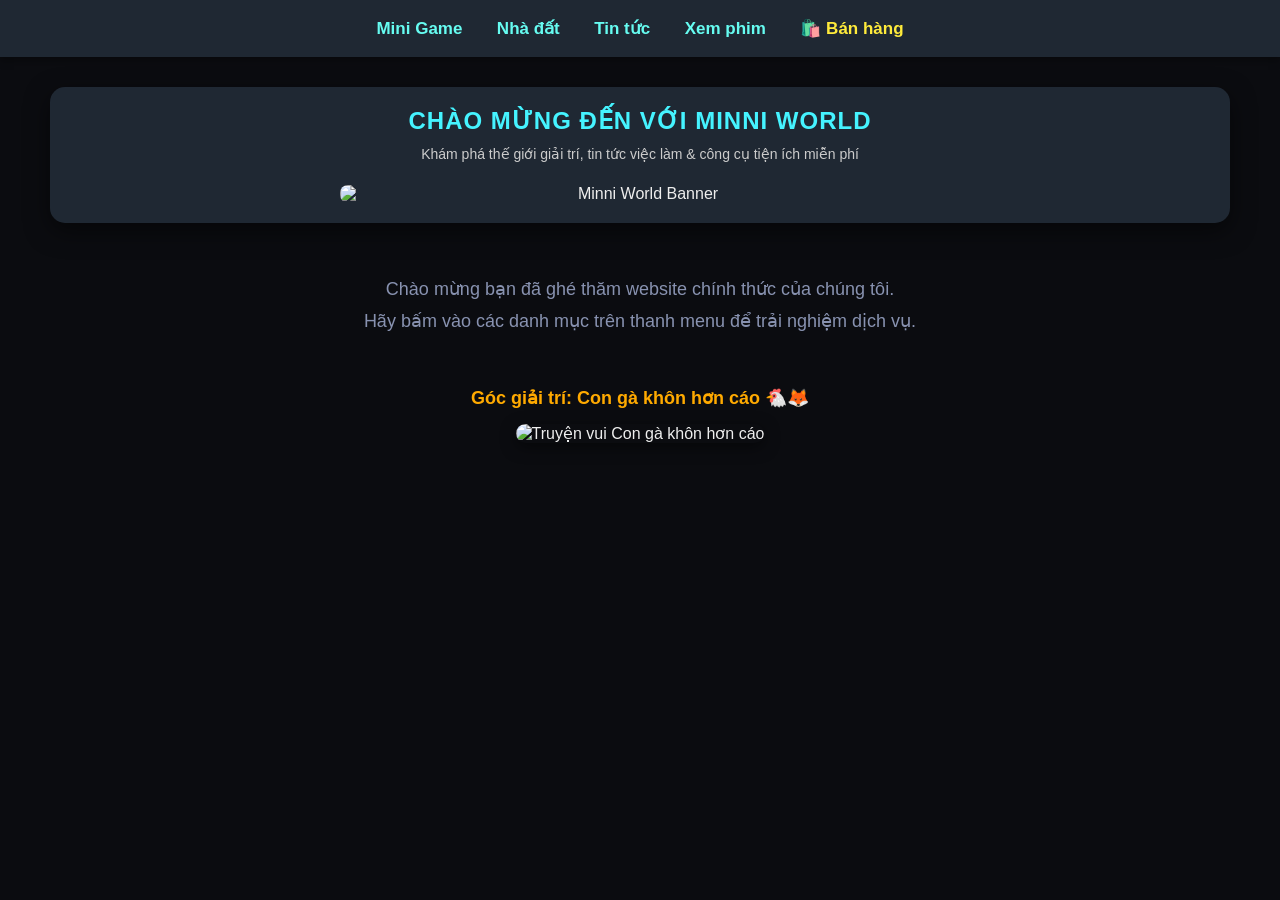
==== index.html @ 73d4c2d2 "Update index.html" ====
<!DOCTYPE html>
<html lang="vi">
<head>
<meta charset="UTF-8">
<meta name="viewport" content="width=device-width, initial-scale=1.0, maximum-scale=1.0, user-scalable=no">
<title>MINNI WORLD - Trang Chủ</title>
<style>
    body {
        margin: 0; padding: 0; background-color: #0b0c10; color: #eee;
        font-family: 'Segoe UI', Arial, sans-serif;
    }
    /* Thanh menu màu xanh của bạn */
    nav {
        background-color: #1f2833;
        padding: 18px;
        text-align: center;
        box-shadow: 0 4px 8px rgba(0,0,0,0.3);
    }
    nav a {
        color: #66fcf1;
        text-decoration: none;
        margin: 0 15px; 
        font-weight: bold;
        font-size: 17px;
        transition: 0.3s;
    }
    nav a:hover {
        color: #45f3ff;
    }
    /* Làm nổi bật nút Bán Hàng */
    nav a.shop-btn {
        color: #ffeb3b;
    }
    
    .container { max-width: 1300px; margin: 30px auto; padding: 0 20px; box-sizing: border-box; text-align: center; }
    .welcome-text { margin: 50px 0; font-size: 18px; color: #8892b0; line-height: 1.8; }
    
    /* Cấu hình khu vực truyện vui */
    .funny-story {
        text-align: center;
        margin-top: 40px;
        padding-bottom: 40px;
    }
    .funny-story img {
        width: 100%;
        max-width: 400px;
        height: auto;
        border-radius: 10px;
        box-shadow: 0 4px 15px rgba(0,0,0,0.5);
    }
</style>
</head>
<body>

    <!-- THANH MENU MỚI: ĐÃ THÊM MỤC BÁN HÀNG -->
    <nav>
        <a href="#">Mini Game</a>
        <a href="#">Nhà đất</a>
        <a href="#">Tin tức</a>
        <a href="phim.html">Xem phim</a>
        <a href="banhang.html" class="shop-btn">🛍️ Bán hàng</a>
    </nav>

    <div class="container">
        
        <!-- KHUNG ẢNH BANNER TRANG CHỦ TỰ CO GIÃN - ĐÃ FIX LINK ẢNH SIÊU NÉT -->
        <div style="width: 100%; max-width: 1200px; margin: 20px auto; padding: 0 10px; box-sizing: border-box;">
            <div style="background: #1f2833; border-radius: 15px; overflow: hidden; box-shadow: 0 8px 24px rgba(0,0,0,0.5); padding: 20px; text-align: center;">
                <h1 style="font-size: 24px; margin: 0 0 10px 0; color: #45f3ff; letter-spacing: 1px;">CHÀO MỪNG ĐẾN VỚI MINNI WORLD</h1>
                <p style="font-size: 14px; color: #ccc; margin: 0 0 20px 0; line-height: 1.4;">Khám phá thế giới giải trí, tin tức việc làm & công cụ tiện ích miễn phí</p>
                <!-- ĐÃ SỬA: Link ảnh Banner công nghệ siêu nét -->
                <img src="https://unsplash.com" alt="Minni World Banner" style="width: 100%; height: auto; border-radius: 8px; max-width: 600px; display: inline-block;">
            </div>
        </div>
        

        <!-- Lời chào trang chủ to rõ hơn -->
        <div class="welcome-text">
            <p>Chào mừng bạn đã ghé thăm website chính thức của chúng tôi. <br>Hãy bấm vào các danh mục trên thanh menu để trải nghiệm dịch vụ.</p>
        </div>

    </div>

    <!-- KHU VỰC TRUYỆN VUI NẰM DƯỚI CÙNG -->
    <div class="funny-story">
        <p style="color: #ffaa00; font-weight: bold; margin-top: 0; margin-bottom: 15px; font-size: 18px;">Góc giải trí: Con gà khôn hơn cáo 🐔🦊</p>
        <!-- ĐÃ SỬA: Link ảnh minh họa truyện vui hoạt hình dễ thương -->
        <img src="https://unsplash.com" alt="Truyện vui Con gà khôn hơn cáo">
    </div>
    
</body>
</html>
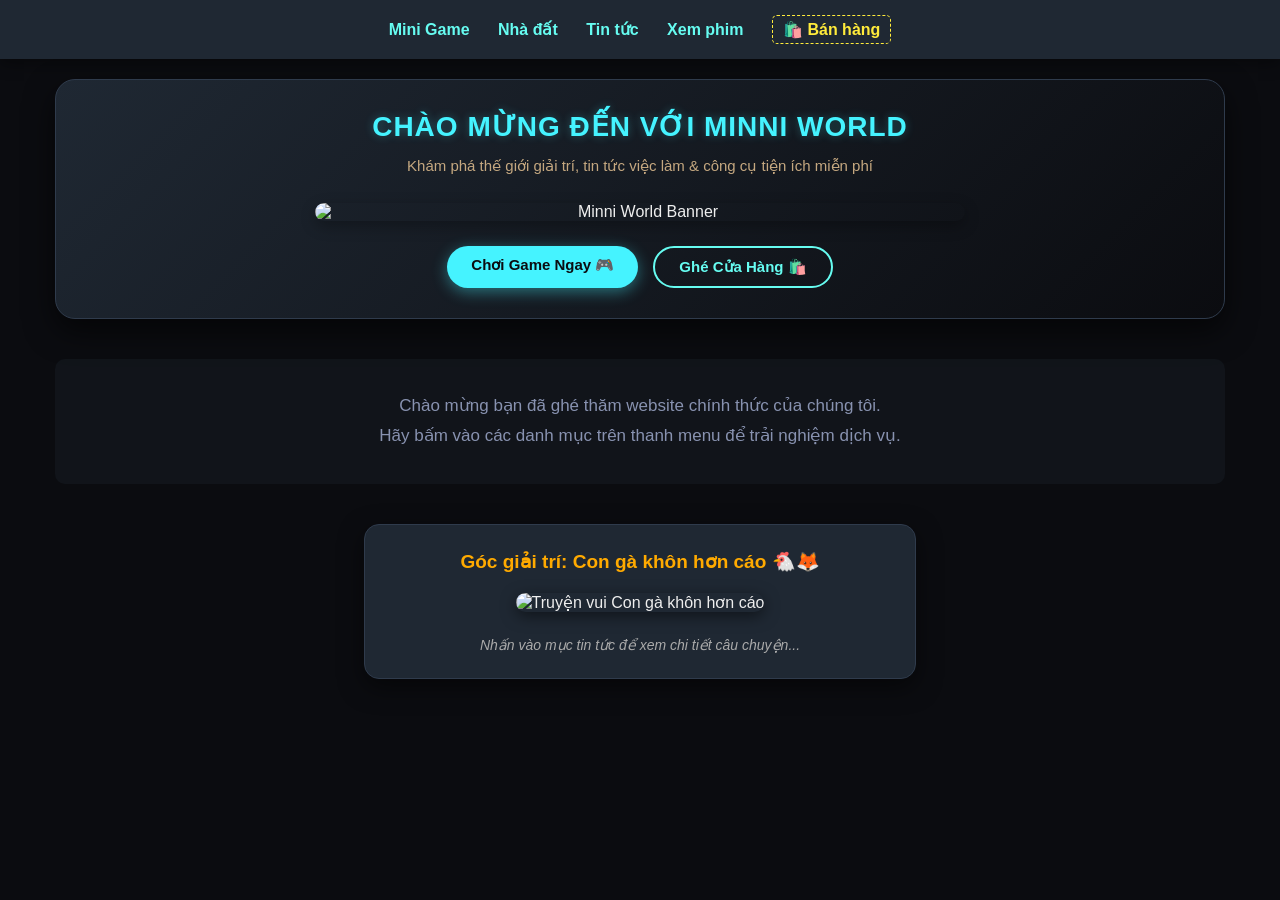
==== commit 2641f50e: "Update index.html" ====
--- a/index.html
+++ b/index.html
@@ -9,45 +9,104 @@
         margin: 0; padding: 0; background-color: #0b0c10; color: #eee;
         font-family: 'Segoe UI', Arial, sans-serif;
     }
-    /* Thanh menu màu xanh của bạn */
+    
+    /* Thanh menu tối ưu hiển thị di động */
     nav {
         background-color: #1f2833;
-        padding: 18px;
+        padding: 15px 10px;
         text-align: center;
-        box-shadow: 0 4px 8px rgba(0,0,0,0.3);
+        box-shadow: 0 4px 15px rgba(0,0,0,0.4);
+        position: sticky;
+        top: 0;
+        z-index: 1000;
     }
     nav a {
         color: #66fcf1;
         text-decoration: none;
-        margin: 0 15px; 
+        margin: 0 12px; 
         font-weight: bold;
-        font-size: 17px;
-        transition: 0.3s;
+        font-size: 16px;
+        transition: all 0.3s ease;
+        display: inline-block;
+        padding: 5px 0;
     }
     nav a:hover {
         color: #45f3ff;
+        transform: translateY(-2px);
     }
-    /* Làm nổi bật nút Bán Hàng */
+    /* Hiệu ứng nhấp nháy nhẹ thu hút cho nút Bán Hàng */
     nav a.shop-btn {
         color: #ffeb3b;
+        border: 1px dashed #ffeb3b;
+        padding: 4px 10px;
+        border-radius: 5px;
+        animation: pulse 2s infinite;
+    }
+    @keyframes pulse {
+        0% { opacity: 1; }
+        50% { opacity: 0.7; }
+        100% { opacity: 1; }
     }
     
-    .container { max-width: 1300px; margin: 30px auto; padding: 0 20px; box-sizing: border-box; text-align: center; }
-    .welcome-text { margin: 50px 0; font-size: 18px; color: #8892b0; line-height: 1.8; }
+    .container { max-width: 1200px; margin: 20px auto; padding: 0 15px; box-sizing: border-box; text-align: center; }
     
-    /* Cấu hình khu vực truyện vui */
+    /* Khung Banner cao cấp có nút hành động */
+    .banner-card {
+        background: linear-gradient(135deg, #1f2833 0%, #0b0c10 100%);
+        border: 1px solid #2f3b4c;
+        border-radius: 20px; 
+        overflow: hidden; 
+        box-shadow: 0 12px 30px rgba(0,0,0,0.6); 
+        padding: 30px 20px; 
+        text-align: center;
+        margin-bottom: 40px;
+    }
+    .banner-card h1 {
+        font-size: 28px; margin: 0 0 12px 0; color: #45f3ff; letter-spacing: 1px;
+        text-shadow: 0 0 10px rgba(69, 243, 255, 0.3);
+    }
+    .banner-card p { font-size: 15px; color: #c5a880; margin: 0 0 25px 0; line-height: 1.5; }
+    .banner-card img {
+        width: 100%; height: auto; border-radius: 12px; max-width: 650px; 
+        display: inline-block; box-shadow: 0 5px 15px rgba(0,0,0,0.3);
+    }
+    
+    /* Khu vực nút bấm chuyển hướng nhanh */
+    .cta-group { margin-top: 25px; display: flex; justify-content: center; gap: 15px; flex-wrap: wrap; }
+    .btn {
+        padding: 10px 24px; font-weight: bold; border-radius: 30px; text-decoration: none;
+        transition: all 0.3s ease; font-size: 15px;
+    }
+    .btn-primary { background-color: #45f3ff; color: #0b0c10; box-shadow: 0 4px 15px rgba(69,243,255,0.4); }
+    .btn-primary:hover { background-color: #66fcf1; transform: scale(1.05); }
+    .btn-secondary { background-color: transparent; color: #66fcf1; border: 2px solid #66fcf1; }
+    .btn-secondary:hover { background-color: rgba(102,252,241,0.1); transform: scale(1.05); }
+
+    .welcome-text { 
+        margin: 40px 0; font-size: 17px; color: #8892b0; line-height: 1.8; 
+        background: rgba(31, 40, 51, 0.3); padding: 15px; border-radius: 10px;
+    }
+    
+    /* Khung đọc truyện vui thiết kế sang trọng */
     .funny-story {
         text-align: center;
-        margin-top: 40px;
-        padding-bottom: 40px;
+        margin: 40px auto;
+        padding: 25px;
+        max-width: 500px;
+        background-color: #1f2833;
+        border-radius: 15px;
+        box-shadow: 0 8px 25px rgba(0,0,0,0.5);
+        border: 1px solid #2f3b4c;
     }
     .funny-story img {
         width: 100%;
-        max-width: 400px;
         height: auto;
         border-radius: 10px;
         box-shadow: 0 4px 15px rgba(0,0,0,0.5);
+        margin-bottom: 15px;
+        transition: transform 0.3s ease;
     }
+    .funny-story img:hover { transform: scale(1.02); }
 </style>
 </head>
 <body>
@@ -63,30 +122,36 @@
 
     <div class="container">
         
-        <!-- KHUNG ẢNH BANNER TRANG CHỦ TỰ CO GIÃN - ĐÃ FIX LINK ẢNH SIÊU NÉT -->
-        <div style="width: 100%; max-width: 1200px; margin: 20px auto; padding: 0 10px; box-sizing: border-box;">
-            <div style="background: #1f2833; border-radius: 15px; overflow: hidden; box-shadow: 0 8px 24px rgba(0,0,0,0.5); padding: 20px; text-align: center;">
-                <h1 style="font-size: 24px; margin: 0 0 10px 0; color: #45f3ff; letter-spacing: 1px;">CHÀO MỪNG ĐẾN VỚI MINNI WORLD</h1>
-                <p style="font-size: 14px; color: #ccc; margin: 0 0 20px 0; line-height: 1.4;">Khám phá thế giới giải trí, tin tức việc làm & công cụ tiện ích miễn phí</p>
-                <!-- ĐÃ SỬA: Link ảnh Banner công nghệ siêu nét -->
-                <img src="https://unsplash.com" alt="Minni World Banner" style="width: 100%; height: auto; border-radius: 8px; max-width: 600px; display: inline-block;">
+        <!-- KHUNG BANNER ĐÃ ĐƯỢC THIẾT KẾ LẠI ĐẸP MẮT -->
+        <div class="banner-card">
+            <h1>CHÀO MỪNG ĐẾN VỚI MINNI WORLD</h1>
+            <p>Khám phá thế giới giải trí, tin tức việc làm & công cụ tiện ích miễn phí</p>
+            
+            <!-- ĐÃ SỬA: Link ảnh Banner công nghệ siêu nét -->
+            <img src="https://unsplash.com" alt="Minni World Banner">
+            
+            <!-- THÊM MỚI: Các nút bấm chuyển hướng nhanh bắt mắt -->
+            <div class="cta-group">
+                <a href="#" class="btn btn-primary">Chơi Game Ngay 🎮</a>
+                <a href="banhang.html" class="btn btn-secondary">Ghé Cửa Hàng 🛍️</a>
             </div>
         </div>
         
-
         <!-- Lời chào trang chủ to rõ hơn -->
         <div class="welcome-text">
             <p>Chào mừng bạn đã ghé thăm website chính thức của chúng tôi. <br>Hãy bấm vào các danh mục trên thanh menu để trải nghiệm dịch vụ.</p>
         </div>
 
-    </div>
+        <!-- KHU VỰC TRUYỆN VUI NẰM TRONG CARD RIÊNG BIỆT -->
+        <div class="funny-story">
+            <p style="color: #ffaa00; font-weight: bold; margin-top: 0; margin-bottom: 20px; font-size: 19px;">Góc giải trí: Con gà khôn hơn cáo 🐔🦊</p>
+            <!-- ĐÃ SỬA: Link ảnh minh họa truyện vui hoạt hình dễ thương -->
+            <img src="https://unsplash.com" alt="Truyện vui Con gà khôn hơn cáo">
+            <p style="font-size: 14px; color: #aaa; margin: 10px 0 0 0; font-style: italic;">Nhấn vào mục tin tức để xem chi tiết câu chuyện...</p>
+        </div>
 
-    <!-- KHU VỰC TRUYỆN VUI NẰM DƯỚI CÙNG -->
-    <div class="funny-story">
-        <p style="color: #ffaa00; font-weight: bold; margin-top: 0; margin-bottom: 15px; font-size: 18px;">Góc giải trí: Con gà khôn hơn cáo 🐔🦊</p>
-        <!-- ĐÃ SỬA: Link ảnh minh họa truyện vui hoạt hình dễ thương -->
-        <img src="https://unsplash.com" alt="Truyện vui Con gà khôn hơn cáo">
     </div>
     
 </body>
-</html>
+    </html>
+                
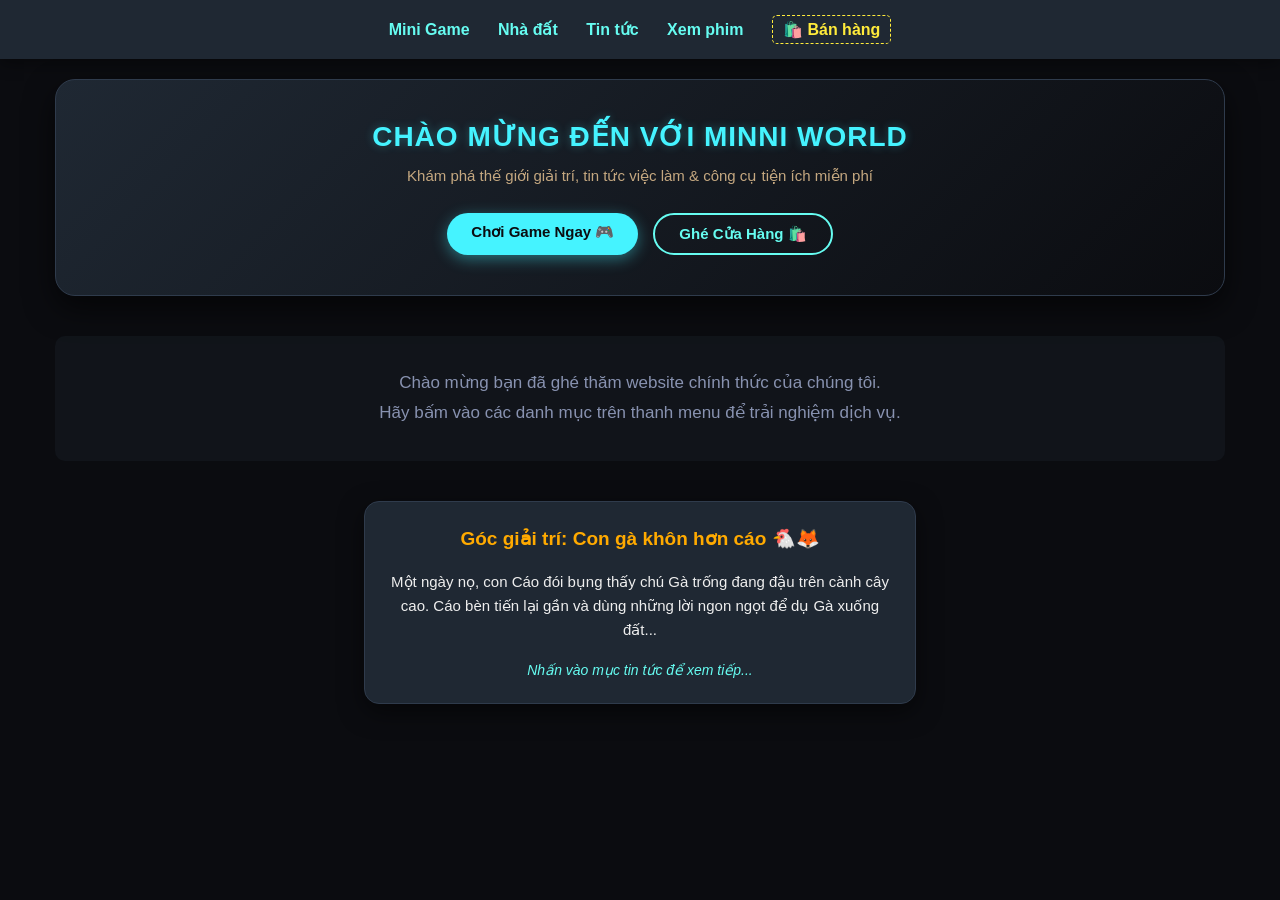
==== commit 89ce0990: "Update index.html" ====
--- a/index.html
+++ b/index.html
@@ -57,7 +57,7 @@
         border-radius: 20px; 
         overflow: hidden; 
         box-shadow: 0 12px 30px rgba(0,0,0,0.6); 
-        padding: 30px 20px; 
+        padding: 40px 20px; 
         text-align: center;
         margin-bottom: 40px;
     }
@@ -66,10 +66,6 @@
         text-shadow: 0 0 10px rgba(69, 243, 255, 0.3);
     }
     .banner-card p { font-size: 15px; color: #c5a880; margin: 0 0 25px 0; line-height: 1.5; }
-    .banner-card img {
-        width: 100%; height: auto; border-radius: 12px; max-width: 650px; 
-        display: inline-block; box-shadow: 0 5px 15px rgba(0,0,0,0.3);
-    }
     
     /* Khu vực nút bấm chuyển hướng nhanh */
     .cta-group { margin-top: 25px; display: flex; justify-content: center; gap: 15px; flex-wrap: wrap; }
@@ -98,15 +94,6 @@
         box-shadow: 0 8px 25px rgba(0,0,0,0.5);
         border: 1px solid #2f3b4c;
     }
-    .funny-story img {
-        width: 100%;
-        height: auto;
-        border-radius: 10px;
-        box-shadow: 0 4px 15px rgba(0,0,0,0.5);
-        margin-bottom: 15px;
-        transition: transform 0.3s ease;
-    }
-    .funny-story img:hover { transform: scale(1.02); }
 </style>
 </head>
 <body>
@@ -122,13 +109,10 @@
 
     <div class="container">
         
-        <!-- KHUNG BANNER ĐÃ ĐƯỢC THIẾT KẾ LẠI ĐẸP MẮT -->
+        <!-- KHUNG BANNER KHÔNG CHỨA ẢNH -->
         <div class="banner-card">
             <h1>CHÀO MỪNG ĐẾN VỚI MINNI WORLD</h1>
             <p>Khám phá thế giới giải trí, tin tức việc làm & công cụ tiện ích miễn phí</p>
-            
-            <!-- ĐÃ SỬA: Link ảnh Banner công nghệ siêu nét -->
-            <img src="https://unsplash.com" alt="Minni World Banner">
             
             <!-- THÊM MỚI: Các nút bấm chuyển hướng nhanh bắt mắt -->
             <div class="cta-group">
@@ -142,16 +126,14 @@
             <p>Chào mừng bạn đã ghé thăm website chính thức của chúng tôi. <br>Hãy bấm vào các danh mục trên thanh menu để trải nghiệm dịch vụ.</p>
         </div>
 
-        <!-- KHU VỰC TRUYỆN VUI NẰM TRONG CARD RIÊNG BIỆT -->
+        <!-- KHU VỰC TRUYỆN VUI KHÔNG CHỨA ẢNH -->
         <div class="funny-story">
             <p style="color: #ffaa00; font-weight: bold; margin-top: 0; margin-bottom: 20px; font-size: 19px;">Góc giải trí: Con gà khôn hơn cáo 🐔🦊</p>
-            <!-- ĐÃ SỬA: Link ảnh minh họa truyện vui hoạt hình dễ thương -->
-            <img src="https://unsplash.com" alt="Truyện vui Con gà khôn hơn cáo">
-            <p style="font-size: 14px; color: #aaa; margin: 10px 0 0 0; font-style: italic;">Nhấn vào mục tin tức để xem chi tiết câu chuyện...</p>
+            <p style="font-size: 15px; color: #eee; line-height: 1.6; margin-bottom: 20px;">Một ngày nọ, con Cáo đói bụng thấy chú Gà trống đang đậu trên cành cây cao. Cáo bèn tiến lại gần và dùng những lời ngon ngọt để dụ Gà xuống đất...</p>
+            <p style="font-size: 14px; color: #66fcf1; margin: 10px 0 0 0; font-style: italic;">Nhấn vào mục tin tức để xem tiếp...</p>
         </div>
 
     </div>
     
 </body>
-    </html>
-                
+</html>
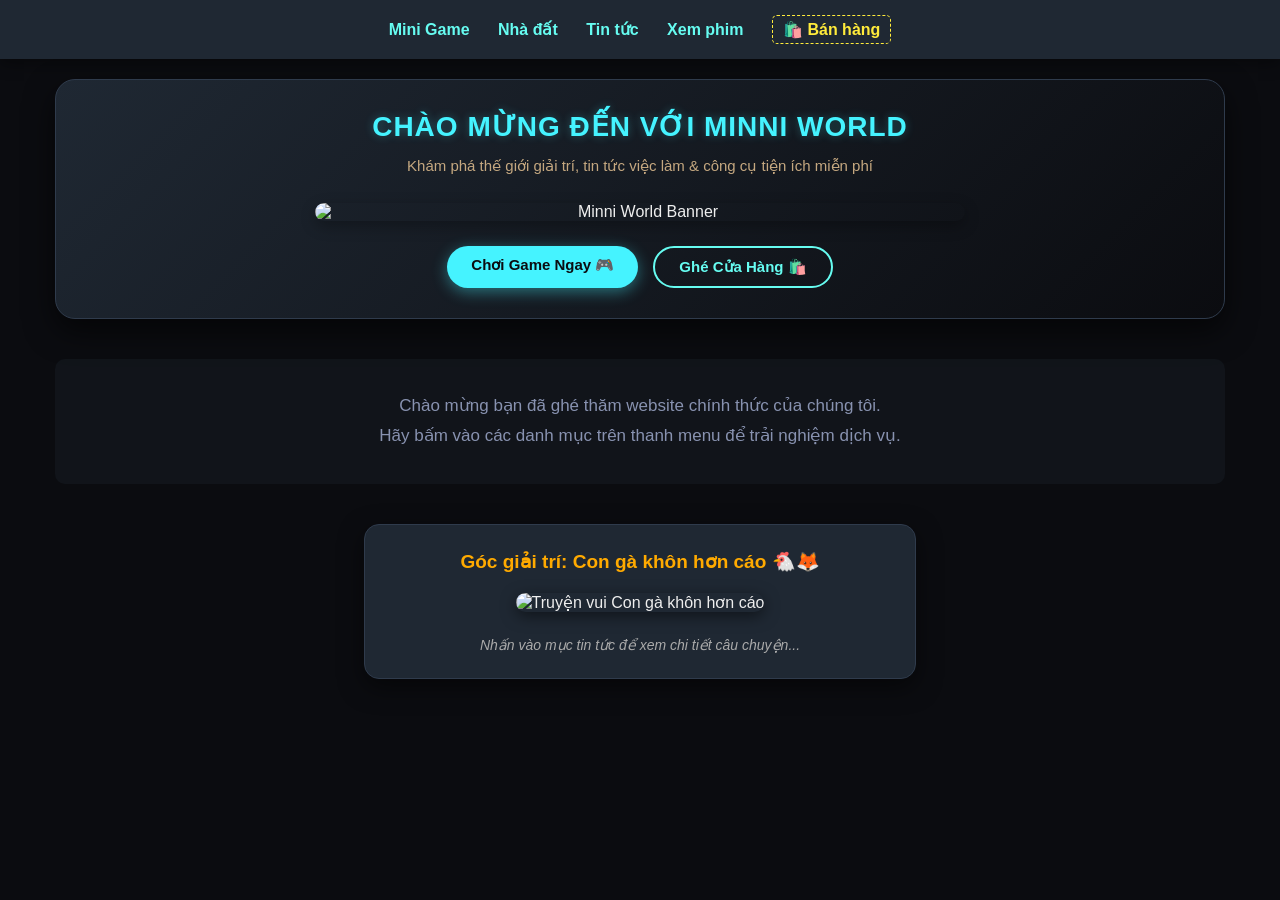
==== commit c01192ca: "Update index.html" ====
--- a/index.html
+++ b/index.html
@@ -57,7 +57,7 @@
         border-radius: 20px; 
         overflow: hidden; 
         box-shadow: 0 12px 30px rgba(0,0,0,0.6); 
-        padding: 40px 20px; 
+        padding: 30px 20px; 
         text-align: center;
         margin-bottom: 40px;
     }
@@ -66,6 +66,10 @@
         text-shadow: 0 0 10px rgba(69, 243, 255, 0.3);
     }
     .banner-card p { font-size: 15px; color: #c5a880; margin: 0 0 25px 0; line-height: 1.5; }
+    .banner-card img {
+        width: 100%; height: auto; border-radius: 12px; max-width: 650px; 
+        display: inline-block; box-shadow: 0 5px 15px rgba(0,0,0,0.3);
+    }
     
     /* Khu vực nút bấm chuyển hướng nhanh */
     .cta-group { margin-top: 25px; display: flex; justify-content: center; gap: 15px; flex-wrap: wrap; }
@@ -94,11 +98,20 @@
         box-shadow: 0 8px 25px rgba(0,0,0,0.5);
         border: 1px solid #2f3b4c;
     }
+    .funny-story img {
+        width: 100%;
+        height: auto;
+        border-radius: 10px;
+        box-shadow: 0 4px 15px rgba(0,0,0,0.5);
+        margin-bottom: 15px;
+        transition: transform 0.3s ease;
+    }
+    .funny-story img:hover { transform: scale(1.02); }
 </style>
 </head>
 <body>
 
-    <!-- THANH MENU MỚI: ĐÃ THÊM MỤC BÁN HÀNG -->
+    <!-- THANH MENU MỚI -->
     <nav>
         <a href="#">Mini Game</a>
         <a href="#">Nhà đất</a>
@@ -109,31 +122,37 @@
 
     <div class="container">
         
-        <!-- KHUNG BANNER KHÔNG CHỨA ẢNH -->
+        <!-- KHUNG BANNER ĐÃ SỬA ĐƯỜNG DẪN ẢNH KHÔNG BỊ VỠ -->
         <div class="banner-card">
             <h1>CHÀO MỪNG ĐẾN VỚI MINNI WORLD</h1>
             <p>Khám phá thế giới giải trí, tin tức việc làm & công cụ tiện ích miễn phí</p>
             
-            <!-- THÊM MỚI: Các nút bấm chuyển hướng nhanh bắt mắt -->
+            <!-- ĐÃ SỬA: Thay bằng ảnh công nghệ huyền ảo -->
+            <img src="https://unsplash.com" alt="Minni World Banner">
+            
             <div class="cta-group">
                 <a href="#" class="btn btn-primary">Chơi Game Ngay 🎮</a>
                 <a href="banhang.html" class="btn btn-secondary">Ghé Cửa Hàng 🛍️</a>
             </div>
         </div>
         
-        <!-- Lời chào trang chủ to rõ hơn -->
+        <!-- Lời chào trang chủ -->
         <div class="welcome-text">
             <p>Chào mừng bạn đã ghé thăm website chính thức của chúng tôi. <br>Hãy bấm vào các danh mục trên thanh menu để trải nghiệm dịch vụ.</p>
         </div>
 
-        <!-- KHU VỰC TRUYỆN VUI KHÔNG CHỨA ẢNH -->
+        <!-- KHU VỰC TRUYỆN VUI ĐÃ SỬA ĐƯỜNG DẪN ẢNH KHÔNG BỊ VỠ -->
         <div class="funny-story">
             <p style="color: #ffaa00; font-weight: bold; margin-top: 0; margin-bottom: 20px; font-size: 19px;">Góc giải trí: Con gà khôn hơn cáo 🐔🦊</p>
-            <p style="font-size: 15px; color: #eee; line-height: 1.6; margin-bottom: 20px;">Một ngày nọ, con Cáo đói bụng thấy chú Gà trống đang đậu trên cành cây cao. Cáo bèn tiến lại gần và dùng những lời ngon ngọt để dụ Gà xuống đất...</p>
-            <p style="font-size: 14px; color: #66fcf1; margin: 10px 0 0 0; font-style: italic;">Nhấn vào mục tin tức để xem tiếp...</p>
+            
+            <!-- ĐÃ SỬA: Thay bằng ảnh minh họa hoạt hình chú gà dễ thương -->
+            <img src="https://unsplash.com" alt="Truyện vui Con gà khôn hơn cáo">
+            
+            <p style="font-size: 14px; color: #aaa; margin: 10px 0 0 0; font-style: italic;">Nhấn vào mục tin tức để xem chi tiết câu chuyện...</p>
         </div>
 
     </div>
     
 </body>
-</html>
+    </html>
+    
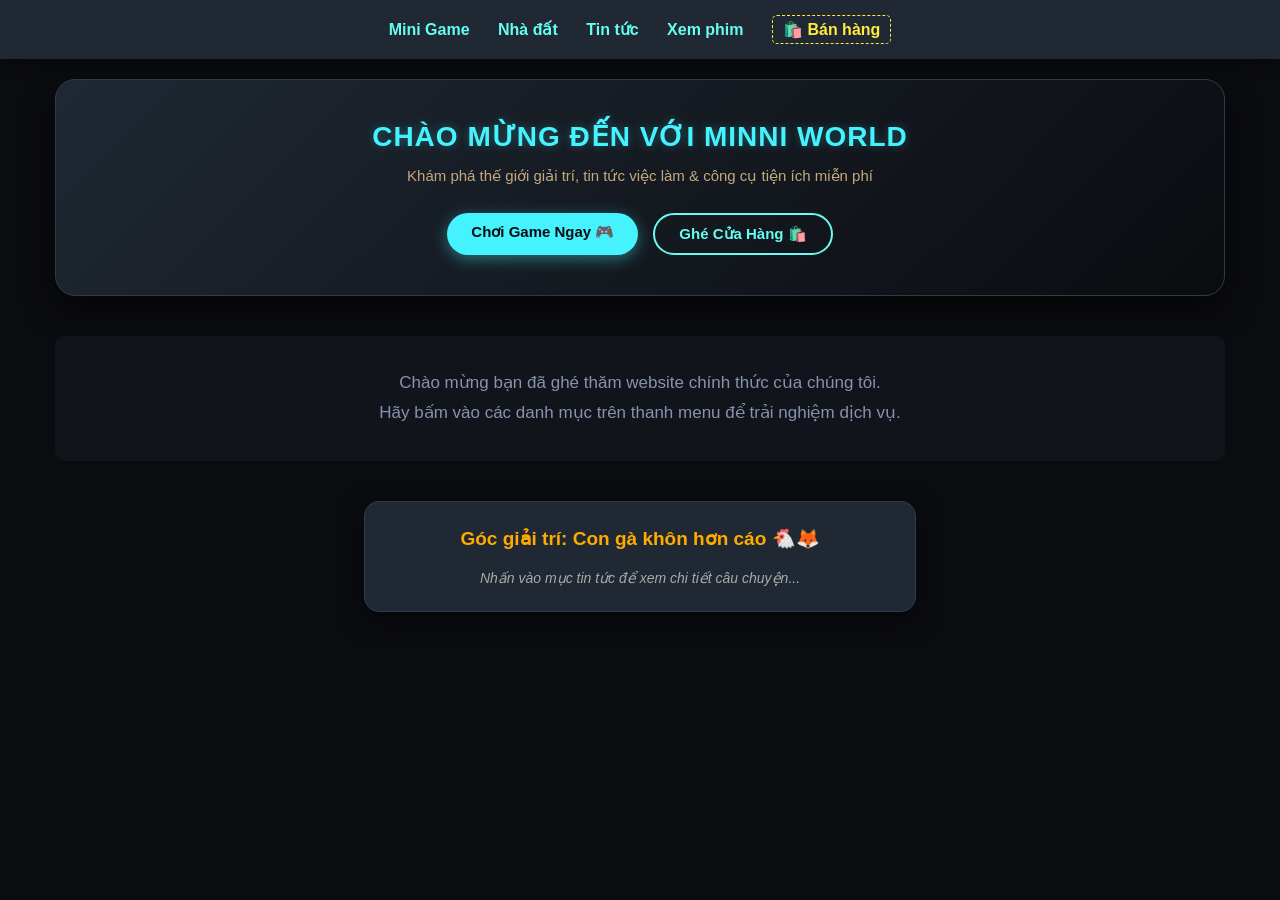
==== commit 7999242a: "Update index.html" ====
--- a/index.html
+++ b/index.html
@@ -9,8 +9,6 @@
         margin: 0; padding: 0; background-color: #0b0c10; color: #eee;
         font-family: 'Segoe UI', Arial, sans-serif;
     }
-    
-    /* Thanh menu tối ưu hiển thị di động */
     nav {
         background-color: #1f2833;
         padding: 15px 10px;
@@ -34,7 +32,6 @@
         color: #45f3ff;
         transform: translateY(-2px);
     }
-    /* Hiệu ứng nhấp nháy nhẹ thu hút cho nút Bán Hàng */
     nav a.shop-btn {
         color: #ffeb3b;
         border: 1px dashed #ffeb3b;
@@ -47,17 +44,14 @@
         50% { opacity: 0.7; }
         100% { opacity: 1; }
     }
-    
     .container { max-width: 1200px; margin: 20px auto; padding: 0 15px; box-sizing: border-box; text-align: center; }
-    
-    /* Khung Banner cao cấp có nút hành động */
     .banner-card {
         background: linear-gradient(135deg, #1f2833 0%, #0b0c10 100%);
         border: 1px solid #2f3b4c;
         border-radius: 20px; 
         overflow: hidden; 
         box-shadow: 0 12px 30px rgba(0,0,0,0.6); 
-        padding: 30px 20px; 
+        padding: 40px 20px; 
         text-align: center;
         margin-bottom: 40px;
     }
@@ -66,12 +60,6 @@
         text-shadow: 0 0 10px rgba(69, 243, 255, 0.3);
     }
     .banner-card p { font-size: 15px; color: #c5a880; margin: 0 0 25px 0; line-height: 1.5; }
-    .banner-card img {
-        width: 100%; height: auto; border-radius: 12px; max-width: 650px; 
-        display: inline-block; box-shadow: 0 5px 15px rgba(0,0,0,0.3);
-    }
-    
-    /* Khu vực nút bấm chuyển hướng nhanh */
     .cta-group { margin-top: 25px; display: flex; justify-content: center; gap: 15px; flex-wrap: wrap; }
     .btn {
         padding: 10px 24px; font-weight: bold; border-radius: 30px; text-decoration: none;
@@ -81,13 +69,10 @@
     .btn-primary:hover { background-color: #66fcf1; transform: scale(1.05); }
     .btn-secondary { background-color: transparent; color: #66fcf1; border: 2px solid #66fcf1; }
     .btn-secondary:hover { background-color: rgba(102,252,241,0.1); transform: scale(1.05); }
-
     .welcome-text { 
         margin: 40px 0; font-size: 17px; color: #8892b0; line-height: 1.8; 
         background: rgba(31, 40, 51, 0.3); padding: 15px; border-radius: 10px;
     }
-    
-    /* Khung đọc truyện vui thiết kế sang trọng */
     .funny-story {
         text-align: center;
         margin: 40px auto;
@@ -98,61 +83,32 @@
         box-shadow: 0 8px 25px rgba(0,0,0,0.5);
         border: 1px solid #2f3b4c;
     }
-    .funny-story img {
-        width: 100%;
-        height: auto;
-        border-radius: 10px;
-        box-shadow: 0 4px 15px rgba(0,0,0,0.5);
-        margin-bottom: 15px;
-        transition: transform 0.3s ease;
-    }
-    .funny-story img:hover { transform: scale(1.02); }
 </style>
 </head>
 <body>
-
-    <!-- THANH MENU MỚI -->
     <nav>
-        <a href="#">Mini Game</a>
-        <a href="#">Nhà đất</a>
-        <a href="#">Tin tức</a>
+        <a href="mini-game.html">Mini Game</a>
+        <a href="nhadat.html">Nhà đất</a>
+        <a href="tintuc.html">Tin tức</a>
         <a href="phim.html">Xem phim</a>
         <a href="banhang.html" class="shop-btn">🛍️ Bán hàng</a>
     </nav>
-
     <div class="container">
-        
-        <!-- KHUNG BANNER ĐÃ SỬA ĐƯỜNG DẪN ẢNH KHÔNG BỊ VỠ -->
         <div class="banner-card">
             <h1>CHÀO MỪNG ĐẾN VỚI MINNI WORLD</h1>
             <p>Khám phá thế giới giải trí, tin tức việc làm & công cụ tiện ích miễn phí</p>
-            
-            <!-- ĐÃ SỬA: Thay bằng ảnh công nghệ huyền ảo -->
-            <img src="https://unsplash.com" alt="Minni World Banner">
-            
             <div class="cta-group">
-                <a href="#" class="btn btn-primary">Chơi Game Ngay 🎮</a>
+                <a href="mini-game.html" class="btn btn-primary">Chơi Game Ngay 🎮</a>
                 <a href="banhang.html" class="btn btn-secondary">Ghé Cửa Hàng 🛍️</a>
             </div>
         </div>
-        
-        <!-- Lời chào trang chủ -->
         <div class="welcome-text">
             <p>Chào mừng bạn đã ghé thăm website chính thức của chúng tôi. <br>Hãy bấm vào các danh mục trên thanh menu để trải nghiệm dịch vụ.</p>
         </div>
-
-        <!-- KHU VỰC TRUYỆN VUI ĐÃ SỬA ĐƯỜNG DẪN ẢNH KHÔNG BỊ VỠ -->
         <div class="funny-story">
             <p style="color: #ffaa00; font-weight: bold; margin-top: 0; margin-bottom: 20px; font-size: 19px;">Góc giải trí: Con gà khôn hơn cáo 🐔🦊</p>
-            
-            <!-- ĐÃ SỬA: Thay bằng ảnh minh họa hoạt hình chú gà dễ thương -->
-            <img src="https://unsplash.com" alt="Truyện vui Con gà khôn hơn cáo">
-            
             <p style="font-size: 14px; color: #aaa; margin: 10px 0 0 0; font-style: italic;">Nhấn vào mục tin tức để xem chi tiết câu chuyện...</p>
         </div>
-
     </div>
-    
 </body>
-    </html>
-    
+</html>
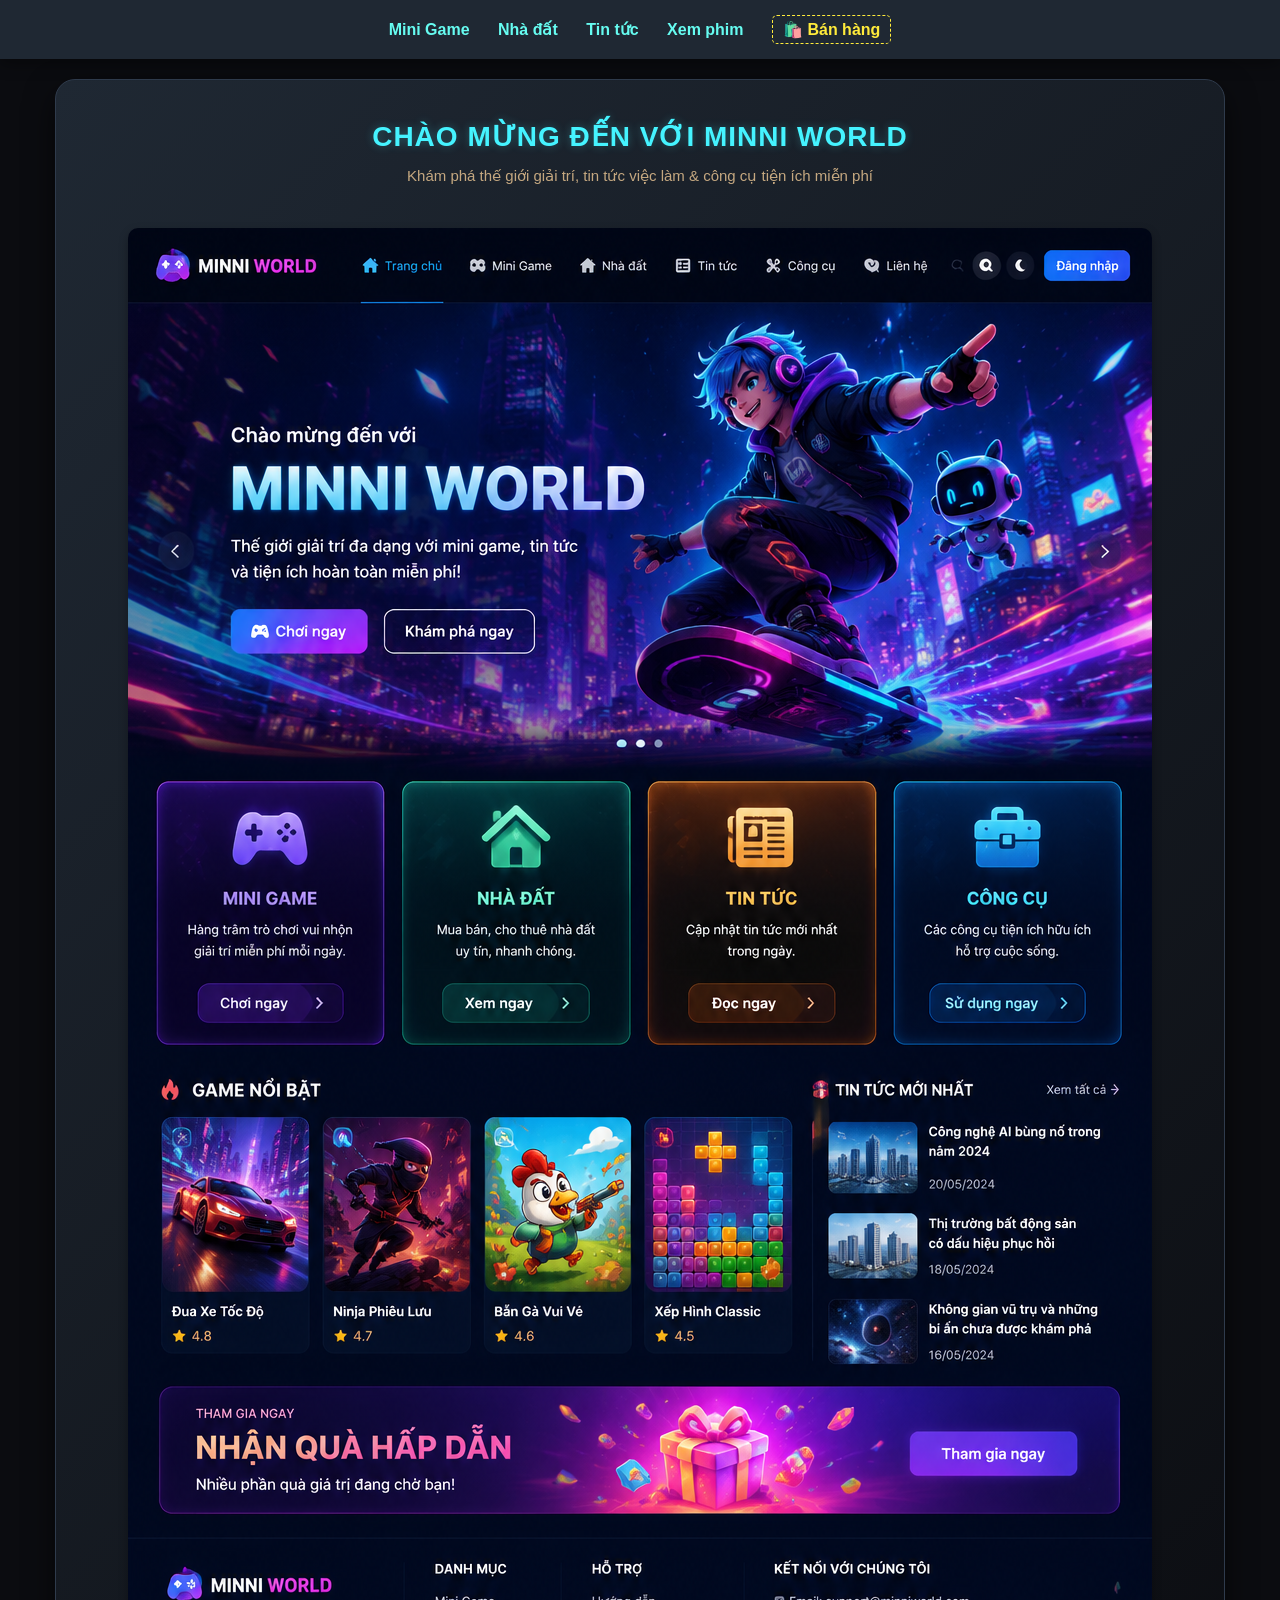
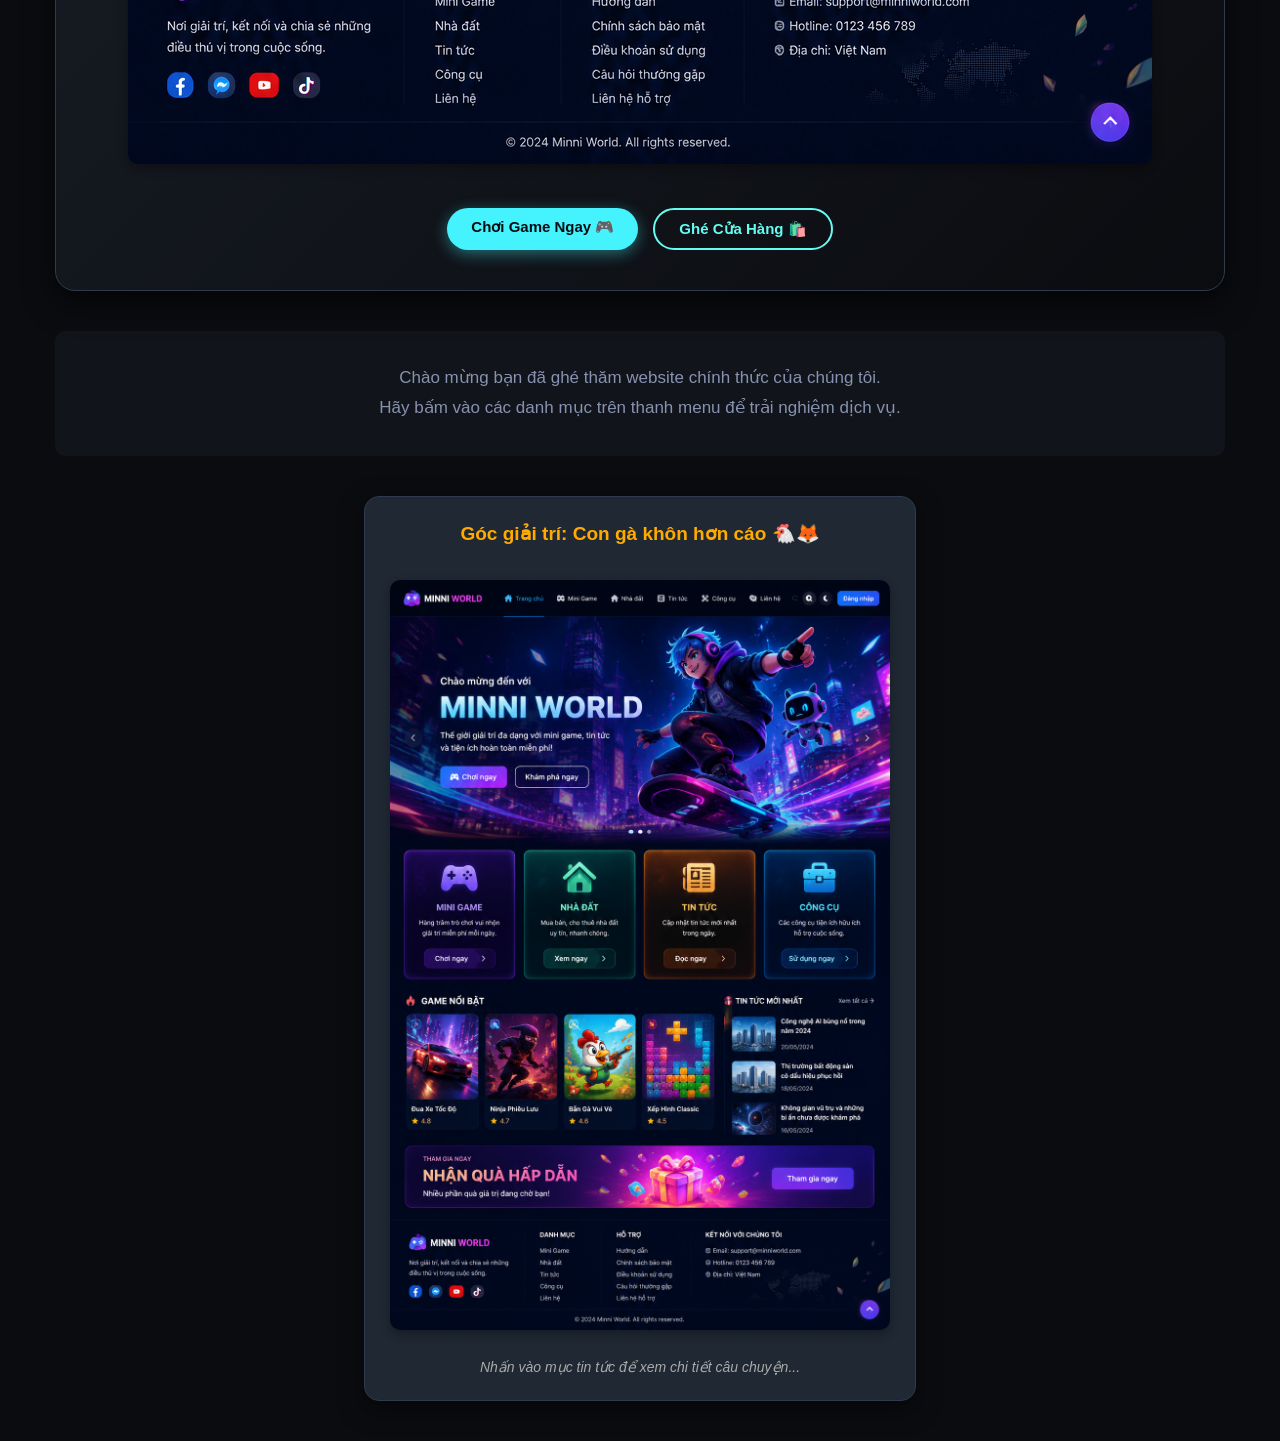
==== commit ad812ed2: "Update index.html" ====
--- a/index.html
+++ b/index.html
@@ -60,6 +60,16 @@
         text-shadow: 0 0 10px rgba(69, 243, 255, 0.3);
     }
     .banner-card p { font-size: 15px; color: #c5a880; margin: 0 0 25px 0; line-height: 1.5; }
+    
+    /* CSS cho hình ảnh hiển thị đẹp hơn */
+    .web-image {
+        max-width: 100%;
+        height: auto;
+        border-radius: 10px;
+        margin: 15px 0;
+        box-shadow: 0 4px 10px rgba(0,0,0,0.3);
+    }
+
     .cta-group { margin-top: 25px; display: flex; justify-content: center; gap: 15px; flex-wrap: wrap; }
     .btn {
         padding: 10px 24px; font-weight: bold; border-radius: 30px; text-decoration: none;
@@ -97,6 +107,10 @@
         <div class="banner-card">
             <h1>CHÀO MỪNG ĐẾN VỚI MINNI WORLD</h1>
             <p>Khám phá thế giới giải trí, tin tức việc làm & công cụ tiện ích miễn phí</p>
+            
+            <!-- ĐÃ THÊM: Thẻ gọi ảnh banner hiển thị ở đây -->
+            <img src="background.png" alt="Minni World Banner" class="web-image">
+            
             <div class="cta-group">
                 <a href="mini-game.html" class="btn btn-primary">Chơi Game Ngay 🎮</a>
                 <a href="banhang.html" class="btn btn-secondary">Ghé Cửa Hàng 🛍️</a>
@@ -107,6 +121,10 @@
         </div>
         <div class="funny-story">
             <p style="color: #ffaa00; font-weight: bold; margin-top: 0; margin-bottom: 20px; font-size: 19px;">Góc giải trí: Con gà khôn hơn cáo 🐔🦊</p>
+            
+            <!-- ĐÃ THÊM: Thẻ gọi ảnh cho phần truyện vui con gà (bạn đổi tên file thành tên ảnh con gà bạn đã tải lên nhé) -->
+            <img src="background.png" alt="Truyện vui Con gà khôn hơn cáo" class="web-image">
+            
             <p style="font-size: 14px; color: #aaa; margin: 10px 0 0 0; font-style: italic;">Nhấn vào mục tin tức để xem chi tiết câu chuyện...</p>
         </div>
     </div>
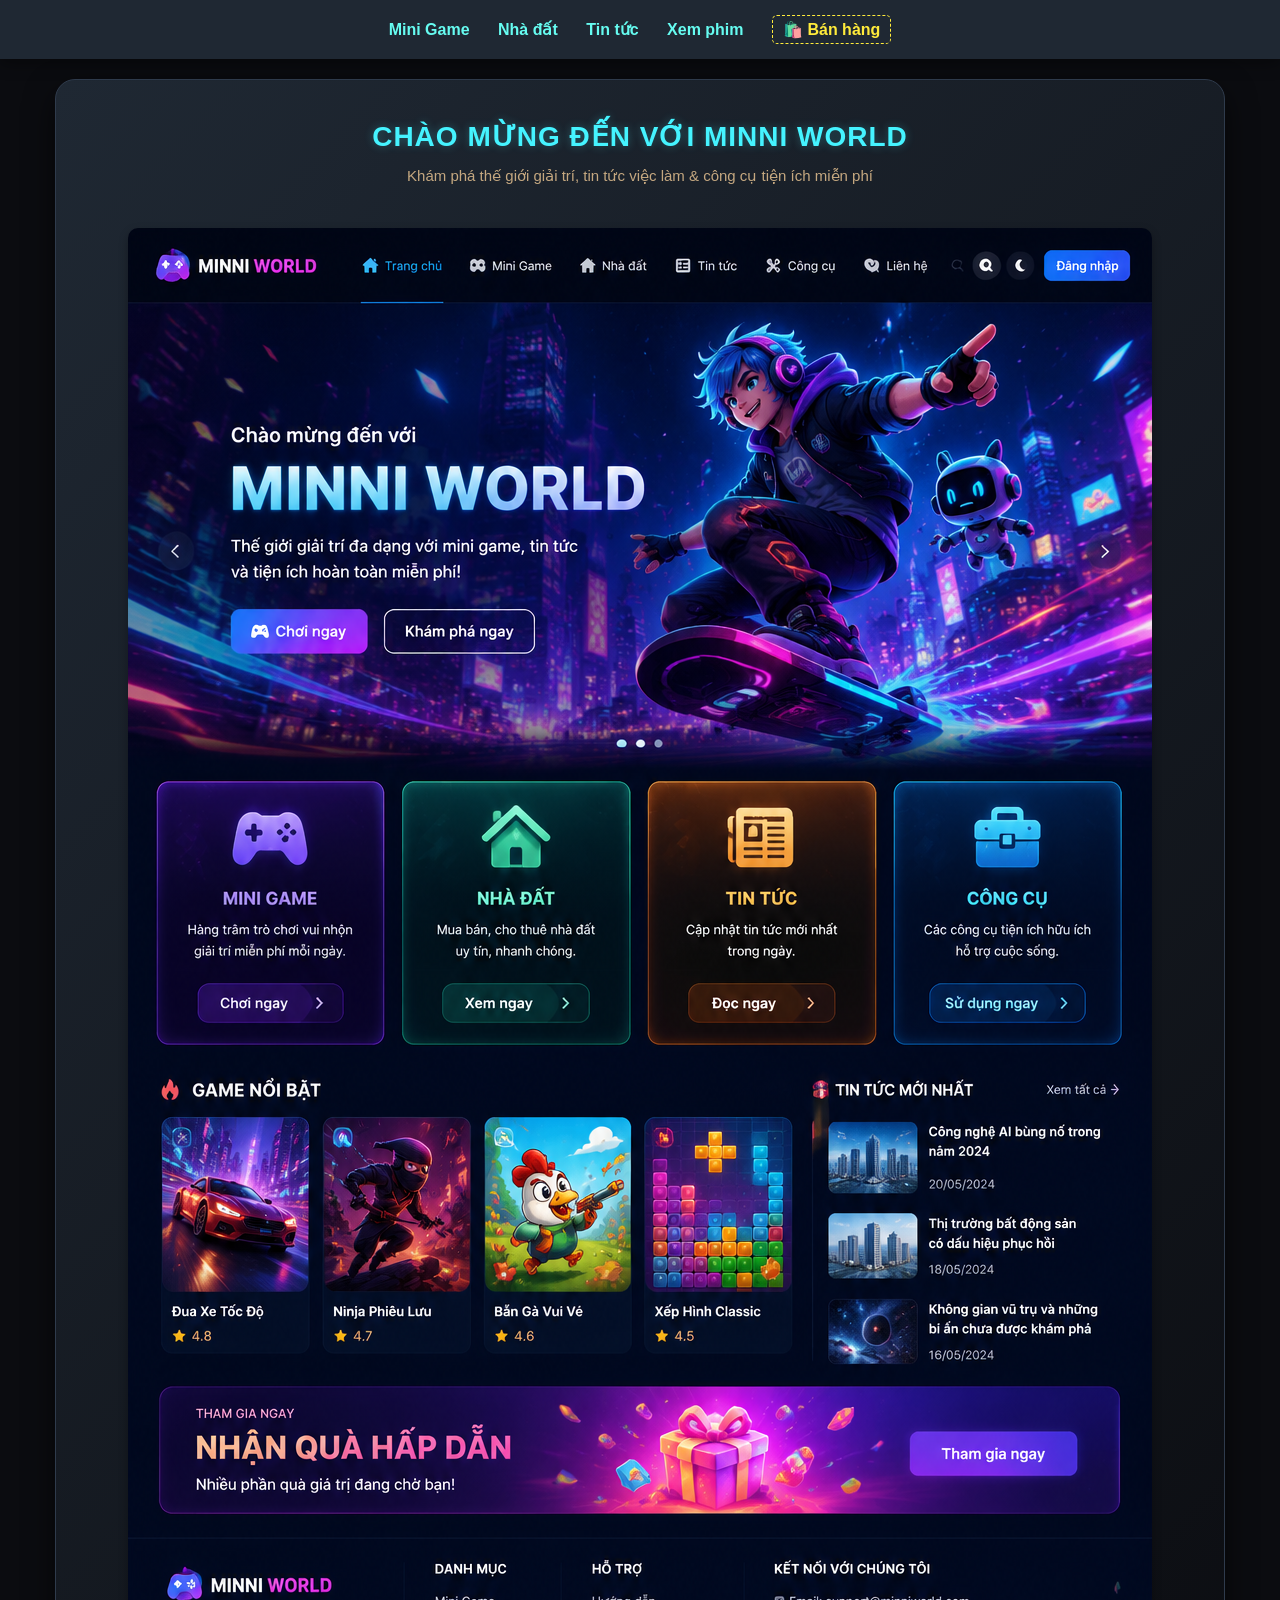
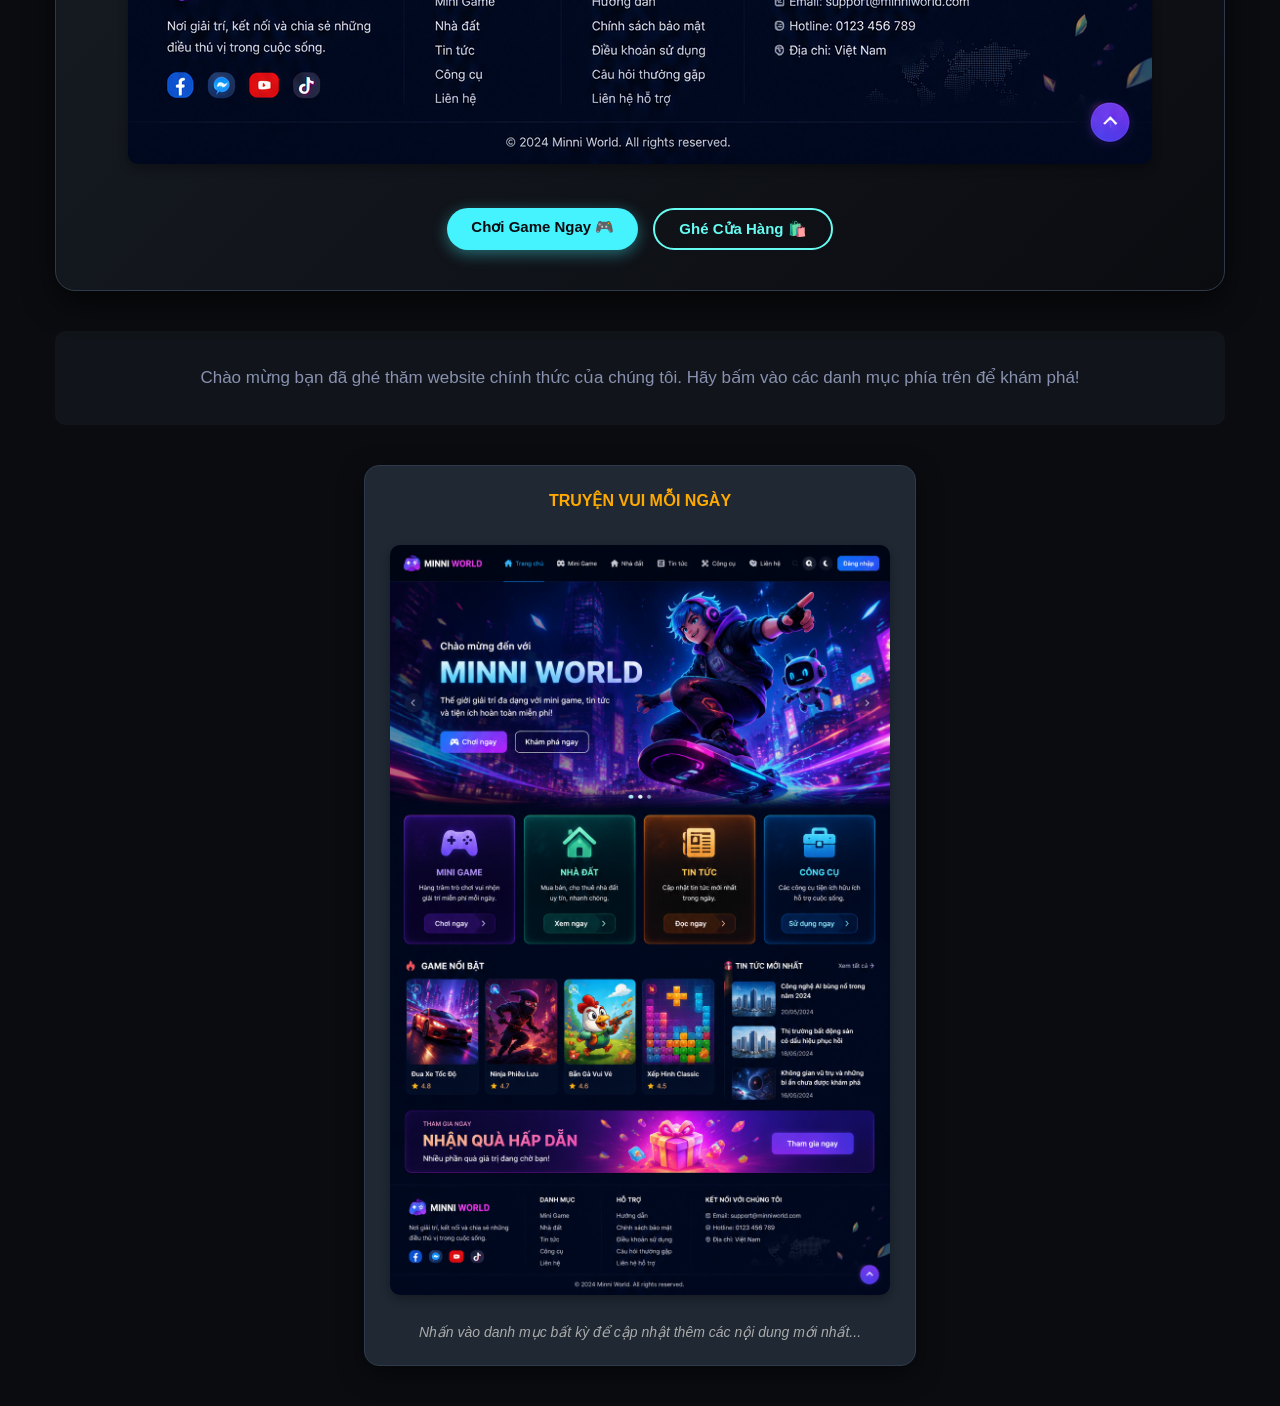
==== commit d94fc286: "Update index.html" ====
--- a/index.html
+++ b/index.html
@@ -95,38 +95,39 @@
     }
 </style>
 </head>
-<body>
-    <nav>
-        <a href="mini-game.html">Mini Game</a>
-        <a href="nhadat.html">Nhà đất</a>
-        <a href="tintuc.html">Tin tức</a>
-        <a href="phim.html">Xem phim</a>
-        <a href="banhang.html" class="shop-btn">🛍️ Bán hàng</a>
-    </nav>
-    <div class="container">
-        <div class="banner-card">
-            <h1>CHÀO MỪNG ĐẾN VỚI MINNI WORLD</h1>
-            <p>Khám phá thế giới giải trí, tin tức việc làm & công cụ tiện ích miễn phí</p>
-            
-            <!-- ĐÃ THÊM: Thẻ gọi ảnh banner hiển thị ở đây -->
-            <img src="background.png" alt="Minni World Banner" class="web-image">
-            
-            <div class="cta-group">
-                <a href="mini-game.html" class="btn btn-primary">Chơi Game Ngay 🎮</a>
-                <a href="banhang.html" class="btn btn-secondary">Ghé Cửa Hàng 🛍️</a>
-            </div>
-        </div>
-        <div class="welcome-text">
-            <p>Chào mừng bạn đã ghé thăm website chính thức của chúng tôi. <br>Hãy bấm vào các danh mục trên thanh menu để trải nghiệm dịch vụ.</p>
-        </div>
-        <div class="funny-story">
-            <p style="color: #ffaa00; font-weight: bold; margin-top: 0; margin-bottom: 20px; font-size: 19px;">Góc giải trí: Con gà khôn hơn cáo 🐔🦊</p>
-            
-            <!-- ĐÃ THÊM: Thẻ gọi ảnh cho phần truyện vui con gà (bạn đổi tên file thành tên ảnh con gà bạn đã tải lên nhé) -->
-            <img src="background.png" alt="Truyện vui Con gà khôn hơn cáo" class="web-image">
-            
-            <p style="font-size: 14px; color: #aaa; margin: 10px 0 0 0; font-style: italic;">Nhấn vào mục tin tức để xem chi tiết câu chuyện...</p>
+<body>  
+<nav>
+    <a href="./mini-game.html">Mini Game</a>
+    <a href="./nhadat.html">Nhà đất</a>
+    <a href="./tintuc.html">Tin tức</a>
+    <a href="./phim.html">Xem phim</a>
+    <a href="./banhang.html" class="shop-btn">🛍️ Bán hàng</a>
+</nav>
+
+<div class="container">
+    <div class="banner-card">
+        <h1>CHÀO MỪNG ĐẾN VỚI MINNI WORLD</h1>
+        <p>Khám phá thế giới giải trí, tin tức việc làm & công cụ tiện ích miễn phí</p>
+        
+        <!-- ĐÃ THÊM: Thẻ gọi ảnh banner hiển thị ở đây -->
+        <img src="background.png" alt="Minni World Banner" class="web-image">
+        
+        <div class="cta-group">
+            <a href="./mini-game.html" class="btn btn-primary">Chơi Game Ngay 🎮</a>
+            <a href="./banhang.html" class="btn btn-secondary">Ghé Cửa Hàng 🛍️</a>
         </div>
     </div>
+
+    <div class="welcome-text">
+        <p>Chào mừng bạn đã ghé thăm website chính thức của chúng tôi. Hãy bấm vào các danh mục phía trên để khám phá!</p>
+    </div>
+
+    <div class="funny-story">
+        <p style="color: #ffaa00; font-weight: bold; margin-top: 0; margin-bottom: 20px;">TRUYỆN VUI MỖI NGÀY</p>
+        <!-- ĐÃ THÊM: Thẻ gọi ảnh cho phần truyện vui -->
+        <img src="background.png" alt="Truyện vui Con gà khôn hơn cáo" class="web-image">
+        <p style="font-size: 14px; color: #aaa; margin: 10px 0 0 0; font-style: italic;">Nhấn vào danh mục bất kỳ để cập nhật thêm các nội dung mới nhất...</p>
+    </div>
+    
 </body>
 </html>
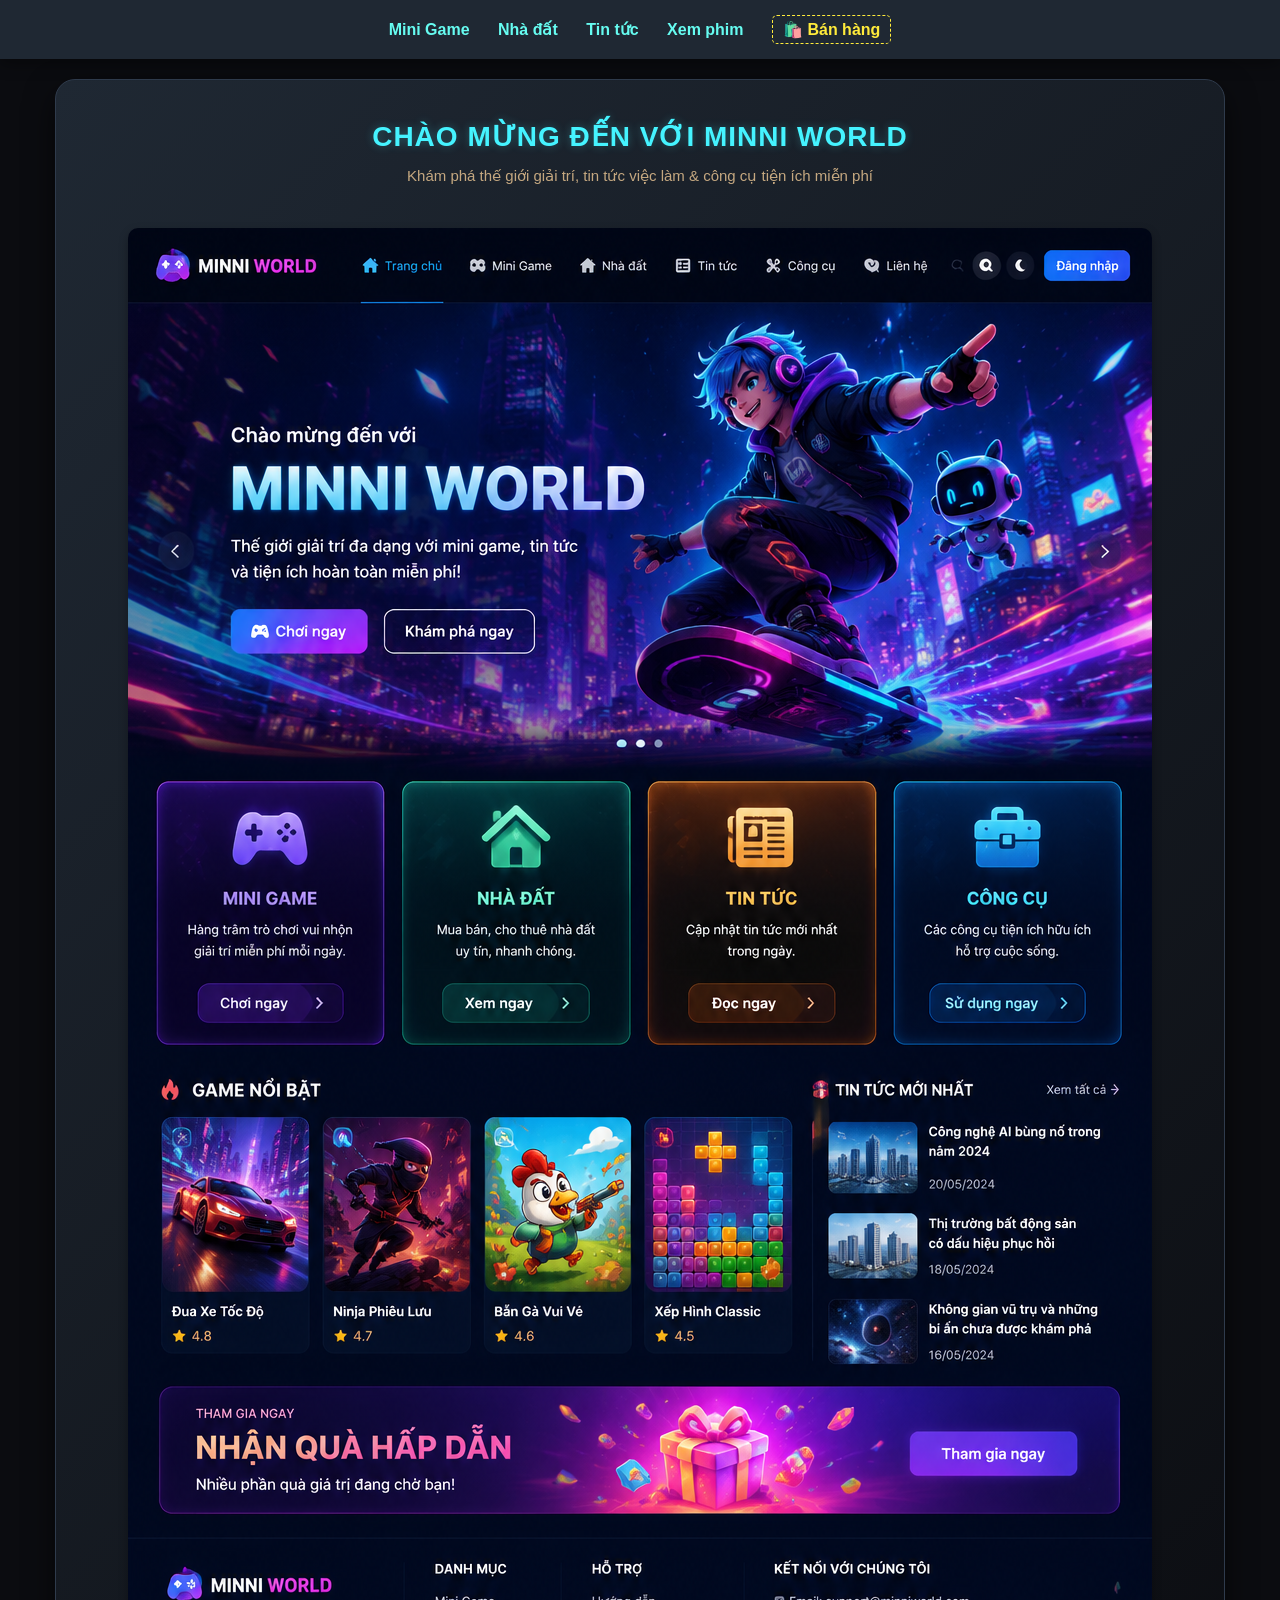
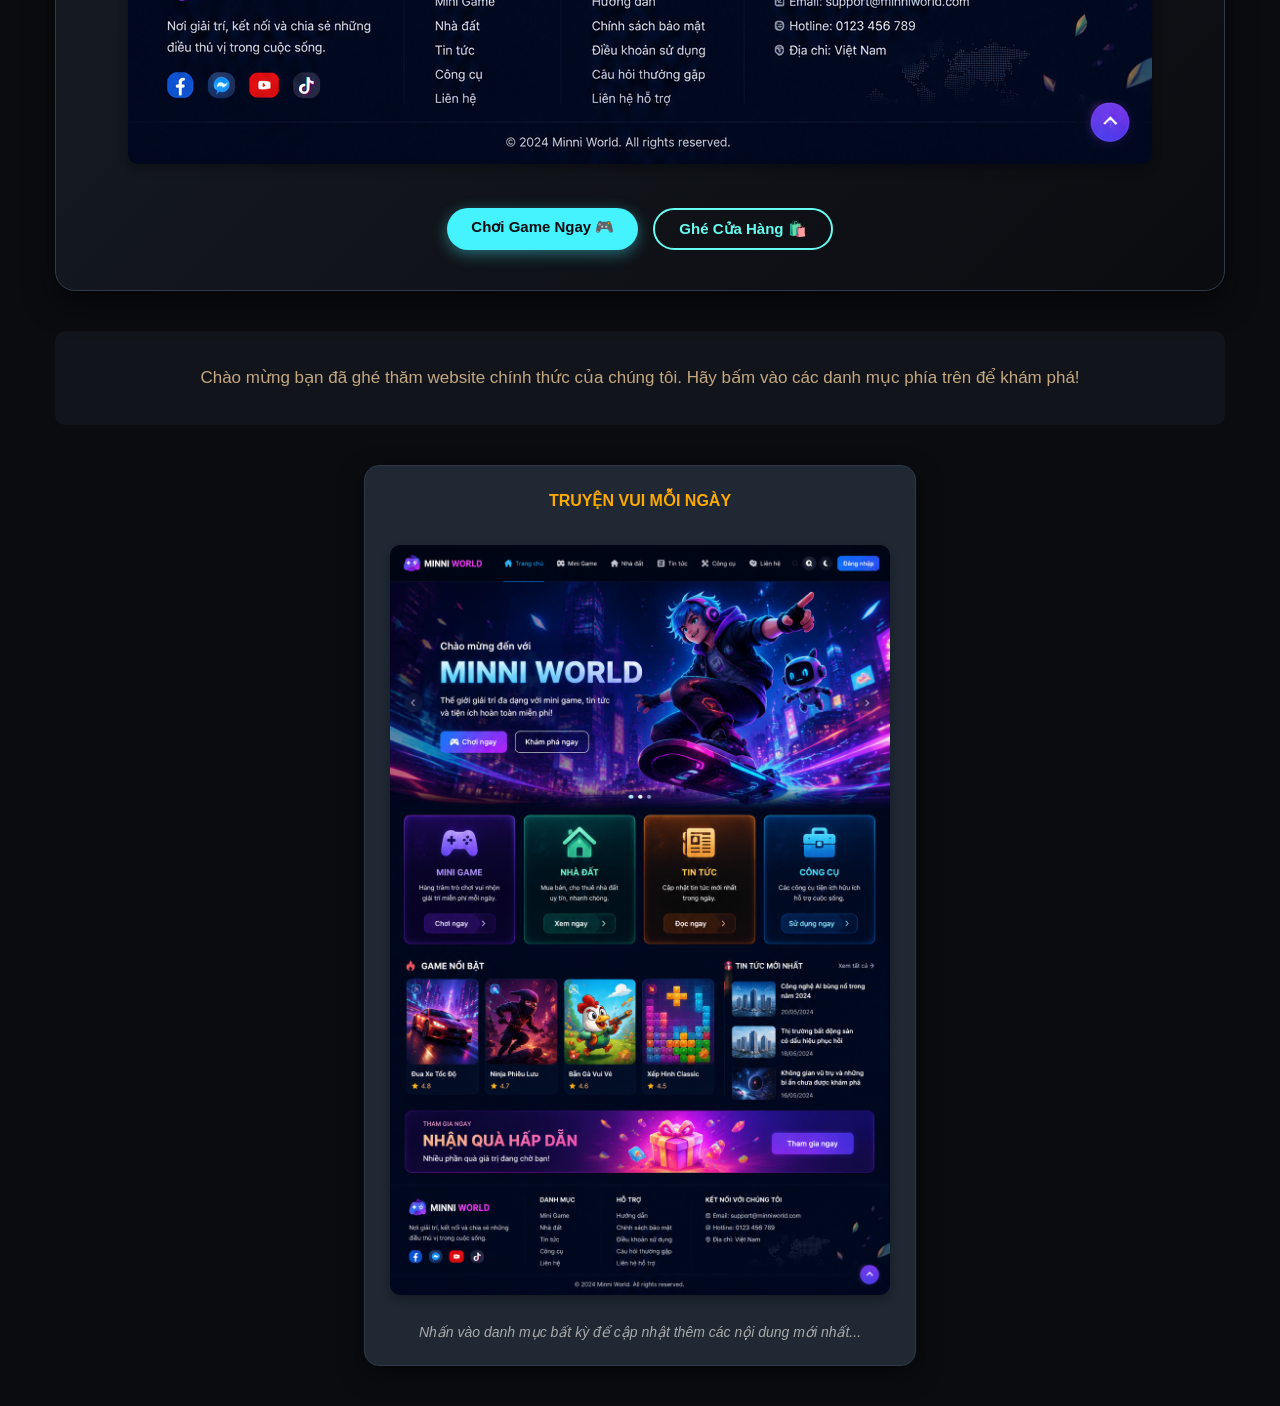
==== commit 9372ea6d: "Update index.html" ====
--- a/index.html
+++ b/index.html
@@ -1,101 +1,99 @@
 <!DOCTYPE html>
 <html lang="vi">
 <head>
-<meta charset="UTF-8">
-<meta name="viewport" content="width=device-width, initial-scale=1.0, maximum-scale=1.0, user-scalable=no">
-<title>MINNI WORLD - Trang Chủ</title>
-<style>
-    body {
-        margin: 0; padding: 0; background-color: #0b0c10; color: #eee;
-        font-family: 'Segoe UI', Arial, sans-serif;
-    }
-    nav {
-        background-color: #1f2833;
-        padding: 15px 10px;
-        text-align: center;
-        box-shadow: 0 4px 15px rgba(0,0,0,0.4);
-        position: sticky;
-        top: 0;
-        z-index: 1000;
-    }
-    nav a {
-        color: #66fcf1;
-        text-decoration: none;
-        margin: 0 12px; 
-        font-weight: bold;
-        font-size: 16px;
-        transition: all 0.3s ease;
-        display: inline-block;
-        padding: 5px 0;
-    }
-    nav a:hover {
-        color: #45f3ff;
-        transform: translateY(-2px);
-    }
-    nav a.shop-btn {
-        color: #ffeb3b;
-        border: 1px dashed #ffeb3b;
-        padding: 4px 10px;
-        border-radius: 5px;
-        animation: pulse 2s infinite;
-    }
-    @keyframes pulse {
-        0% { opacity: 1; }
-        50% { opacity: 0.7; }
-        100% { opacity: 1; }
-    }
-    .container { max-width: 1200px; margin: 20px auto; padding: 0 15px; box-sizing: border-box; text-align: center; }
-    .banner-card {
-        background: linear-gradient(135deg, #1f2833 0%, #0b0c10 100%);
-        border: 1px solid #2f3b4c;
-        border-radius: 20px; 
-        overflow: hidden; 
-        box-shadow: 0 12px 30px rgba(0,0,0,0.6); 
-        padding: 40px 20px; 
-        text-align: center;
-        margin-bottom: 40px;
-    }
-    .banner-card h1 {
-        font-size: 28px; margin: 0 0 12px 0; color: #45f3ff; letter-spacing: 1px;
-        text-shadow: 0 0 10px rgba(69, 243, 255, 0.3);
-    }
-    .banner-card p { font-size: 15px; color: #c5a880; margin: 0 0 25px 0; line-height: 1.5; }
-    
-    /* CSS cho hình ảnh hiển thị đẹp hơn */
-    .web-image {
-        max-width: 100%;
-        height: auto;
-        border-radius: 10px;
-        margin: 15px 0;
-        box-shadow: 0 4px 10px rgba(0,0,0,0.3);
-    }
+    <meta charset="UTF-8">
+    <meta name="viewport" content="width=device-width, initial-scale=1.0, maximum-scale=1.0, user-scalable=no">
+    <title>WINNI WORLD - Trang Chủ</title>
+    <style>
+        body {
+            margin: 0; padding: 0; background-color: #0b0c10; color: #eee;
+            font-family: 'Segoe UI', Arial, sans-serif;
+        }
+        nav {
+            background-color: #1f2833;
+            padding: 15px 10px;
+            text-align: center;
+            box-shadow: 0 4px 15px rgba(0,0,0,0.4);
+            position: sticky;
+            top: 0;
+            z-index: 1000;
+        }
+        nav a {
+            color: #66fcf1;
+            text-decoration: none;
+            margin: 0 12px;
+            font-weight: bold;
+            font-size: 16px;
+            transition: all 0.3s ease;
+            display: inline-block;
+            padding: 5px 0;
+        }
+        nav a:hover {
+            color: #45f3ff;
+            transform: translateY(-2px);
+        }
+        nav a.shop-btn {
+            color: #ffeb3b;
+            border: 1px dashed #ffeb3b;
+            padding: 4px 10px;
+            border-radius: 5px;
+            animation: pulse 2s infinite;
+        }
+        @keyframes pulse {
+            0% { opacity: 1; }
+            50% { opacity: 0.7; }
+            100% { opacity: 1; }
+        }
+        .container { max-width: 1200px; margin: 20px auto; padding: 0 15px; box-sizing: border-box; text-align: center; }
+        .banner-card {
+            background: linear-gradient(135deg, #1f2833 0%, #0b0c10 100%);
+            border: 1px solid #2f3b4c;
+            border-radius: 20px;
+            overflow: hidden;
+            box-shadow: 0 12px 30px rgba(0,0,0,0.6);
+            padding: 40px 20px;
+            text-align: center;
+            margin-bottom: 40px;
+        }
+        .banner-card h1 {
+            font-size: 28px; margin: 0 0 12px 0; color: #45f3ff; letter-spacing: 1px;
+            text-shadow: 0 0 10px rgba(69, 243, 255, 0.3);
+        }
+        .banner-card p { font-size: 15px; color: #c5a880; margin: 0 0 25px 0; line-height: 1.5; }
+        .web-image {
+            max-width: 100%;
+            height: auto;
+            border-radius: 10px;
+            margin: 15px 0;
+            box-shadow: 0 4px 10px rgba(0,0,0,0.3);
+        }
+        .cta-group { margin-top: 25px; display: flex; justify-content: center; gap: 15px; flex-wrap: wrap; }
+        .btn {
+            padding: 10px 24px; font-weight: bold; border-radius: 30px; text-decoration: none;
+            transition: all 0.3s ease; font-size: 15px;
+        }
+        .btn-primary { background-color: #45f3ff; color: #0b0c10; box-shadow: 0 4px 15px rgba(69,243,255,0.4); }
+        .btn-primary:hover { background-color: #66fcf1; transform: scale(1.05); }
+        .btn-secondary { background-color: transparent; color: #66fcf1; border: 2px solid #66fcf1; }
+        .btn-secondary:hover { background-color: rgba(102,252,241,0.1); transform: scale(1.05); }
+        .welcome-text {
+            margin: 40px 0; font-size: 17px; color: #c5a880; line-height: 1.8;
+            background: rgba(31, 40, 51, 0.3); padding: 15px; border-radius: 10px;
+        }
+        .funny-story {
+            text-align: center;
+            margin: 40px auto;
+            padding: 25px;
+            max-width: 500px;
+            background-color: #1f2833;
+            border-radius: 15px;
+            box-shadow: 0 8px 25px rgba(0,0,0,0.5);
+            border: 1px solid #2f3b4c;
+        }
+    </style>
+</head>
+<body>
 
-    .cta-group { margin-top: 25px; display: flex; justify-content: center; gap: 15px; flex-wrap: wrap; }
-    .btn {
-        padding: 10px 24px; font-weight: bold; border-radius: 30px; text-decoration: none;
-        transition: all 0.3s ease; font-size: 15px;
-    }
-    .btn-primary { background-color: #45f3ff; color: #0b0c10; box-shadow: 0 4px 15px rgba(69,243,255,0.4); }
-    .btn-primary:hover { background-color: #66fcf1; transform: scale(1.05); }
-    .btn-secondary { background-color: transparent; color: #66fcf1; border: 2px solid #66fcf1; }
-    .btn-secondary:hover { background-color: rgba(102,252,241,0.1); transform: scale(1.05); }
-    .welcome-text { 
-        margin: 40px 0; font-size: 17px; color: #8892b0; line-height: 1.8; 
-        background: rgba(31, 40, 51, 0.3); padding: 15px; border-radius: 10px;
-    }
-    .funny-story {
-        text-align: center;
-        margin: 40px auto;
-        padding: 25px;
-        max-width: 500px;
-        background-color: #1f2833;
-        border-radius: 15px;
-        box-shadow: 0 8px 25px rgba(0,0,0,0.5);
-        border: 1px solid #2f3b4c;
-    }
-</style>
-</head>
-<body>  
 <nav>
     <a href="./mini-game.html">Mini Game</a>
     <a href="./nhadat.html">Nhà đất</a>
@@ -109,7 +107,6 @@
         <h1>CHÀO MỪNG ĐẾN VỚI MINNI WORLD</h1>
         <p>Khám phá thế giới giải trí, tin tức việc làm & công cụ tiện ích miễn phí</p>
         
-        <!-- ĐÃ THÊM: Thẻ gọi ảnh banner hiển thị ở đây -->
         <img src="background.png" alt="Minni World Banner" class="web-image">
         
         <div class="cta-group">
@@ -124,10 +121,10 @@
 
     <div class="funny-story">
         <p style="color: #ffaa00; font-weight: bold; margin-top: 0; margin-bottom: 20px;">TRUYỆN VUI MỖI NGÀY</p>
-        <!-- ĐÃ THÊM: Thẻ gọi ảnh cho phần truyện vui -->
         <img src="background.png" alt="Truyện vui Con gà khôn hơn cáo" class="web-image">
         <p style="font-size: 14px; color: #aaa; margin: 10px 0 0 0; font-style: italic;">Nhấn vào danh mục bất kỳ để cập nhật thêm các nội dung mới nhất...</p>
     </div>
-    
+</div>
+
 </body>
 </html>
